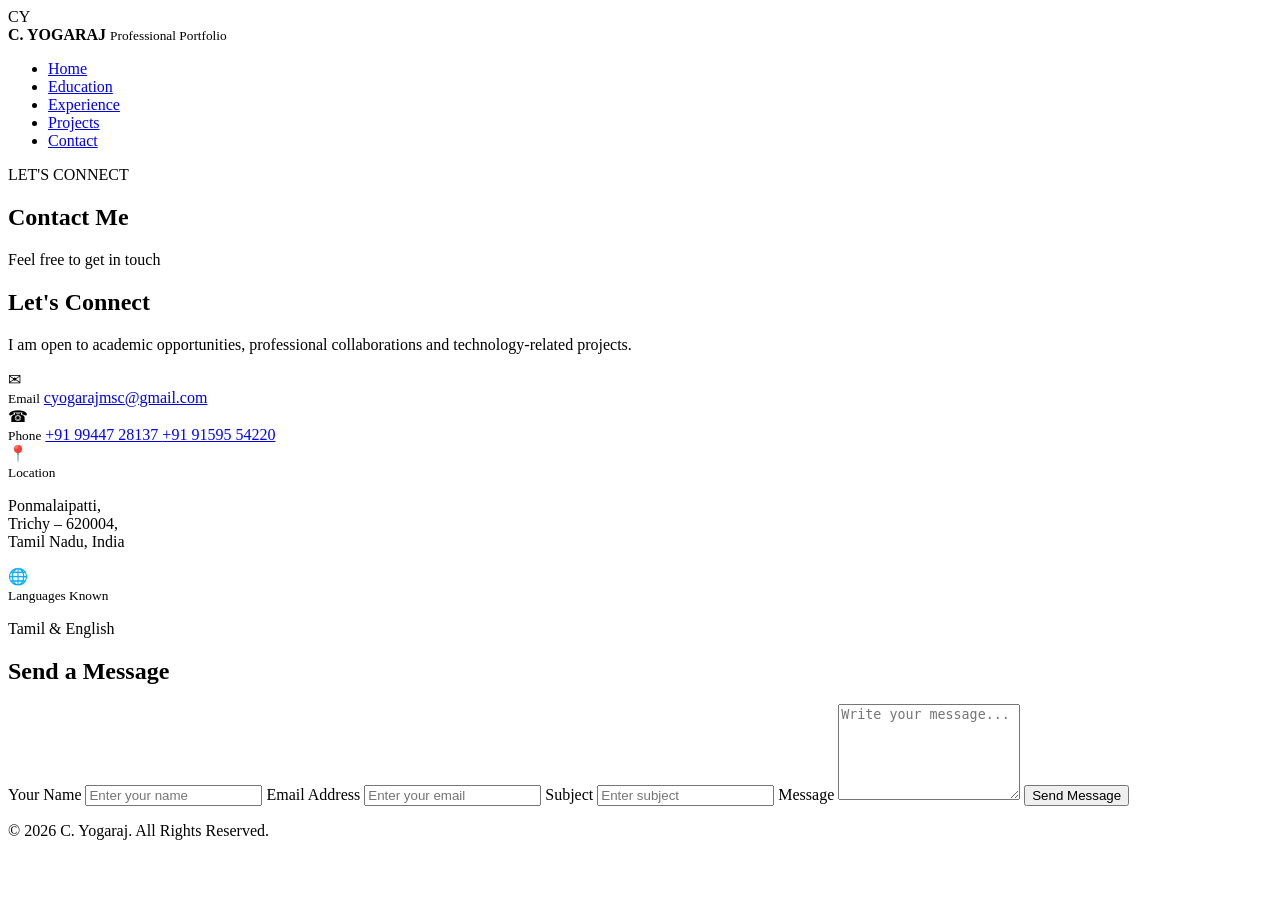
==== contact.html @ f52dbfa4 "Add files via upload" ====
<!DOCTYPE html>
<html lang="en">

<head>

    <meta charset="UTF-8">
    <meta name="viewport" content="width=device-width, initial-scale=1.0">

    <title>Contact | C. Yogaraj</title>

    <link rel="stylesheet" href="css/style.css">

    <link rel="preconnect" href="https://fonts.googleapis.com">
    <link rel="preconnect" href="https://fonts.gstatic.com" crossorigin>

    <link href="https://fonts.googleapis.com/css2?family=Poppins:wght@300;400;500;600;700&display=swap"
          rel="stylesheet">

</head>

<body>


<header>

    <nav class="navbar">

        <div class="logo">

            <span>CY</span>

            <div>
                <strong>C. YOGARAJ</strong>
                <small>Professional Portfolio</small>
            </div>

        </div>

        <ul class="nav-links">

            <li>
                <a href="index.html">Home</a>
            </li>

            <li>
                <a href="education.html">Education</a>
            </li>

            <li>
                <a href="experience.html">Experience</a>
            </li>

            <li>
                <a href="projects.html">Projects</a>
            </li>

            <li>
                <a href="contact.html" class="active">Contact</a>
            </li>

        </ul>

    </nav>

</header>


<section class="page-banner">

    <p>LET'S CONNECT</p>

    <h1>Contact Me</h1>

    <span>
        Feel free to get in touch
    </span>

</section>


<section class="section contact-section">


    <div class="contact-grid">


        <!-- Contact Details -->

        <div class="contact-info">

            <h2>
                Let's Connect
            </h2>

            <p>
                I am open to academic opportunities, professional
                collaborations and technology-related projects.
            </p>


            <div class="contact-item">

                <div class="contact-icon">
                    ✉
                </div>

                <div>
                    <small>Email</small>

                    <a href="mailto:cyogarajmsc@gmail.com">
                        cyogarajmsc@gmail.com
                    </a>
                </div>

            </div>


            <div class="contact-item">

                <div class="contact-icon">
                    ☎
                </div>

                <div>
                    <small>Phone</small>

                    <a href="tel:+919944728137">
                        +91 99447 28137
                    </a>

                    <a href="tel:+919159554220">
                        +91 91595 54220
                    </a>

                </div>

            </div>


            <div class="contact-item">

                <div class="contact-icon">
                    📍
                </div>

                <div>

                    <small>Location</small>

                    <p>
                        Ponmalaipatti,<br>
                        Trichy – 620004,<br>
                        Tamil Nadu, India
                    </p>

                </div>

            </div>


            <div class="contact-item">

                <div class="contact-icon">
                    🌐
                </div>

                <div>

                    <small>Languages Known</small>

                    <p>
                        Tamil & English
                    </p>

                </div>

            </div>

        </div>


        <!-- Contact Form -->

        <div class="contact-form">

            <h2>
                Send a Message
            </h2>

            <form action="#" method="post">

                <label>Your Name</label>

                <input
                    type="text"
                    name="name"
                    placeholder="Enter your name"
                    required
                >


                <label>Email Address</label>

                <input
                    type="email"
                    name="email"
                    placeholder="Enter your email"
                    required
                >


                <label>Subject</label>

                <input
                    type="text"
                    name="subject"
                    placeholder="Enter subject"
                >


                <label>Message</label>

                <textarea
                    name="message"
                    rows="6"
                    placeholder="Write your message..."
                    required
                ></textarea>


                <button type="submit" class="btn">
                    Send Message
                </button>

            </form>

        </div>


    </div>

</section>


<footer>

    <p>© 2026 C. Yogaraj. All Rights Reserved.</p>

</footer>


</body>
</html>
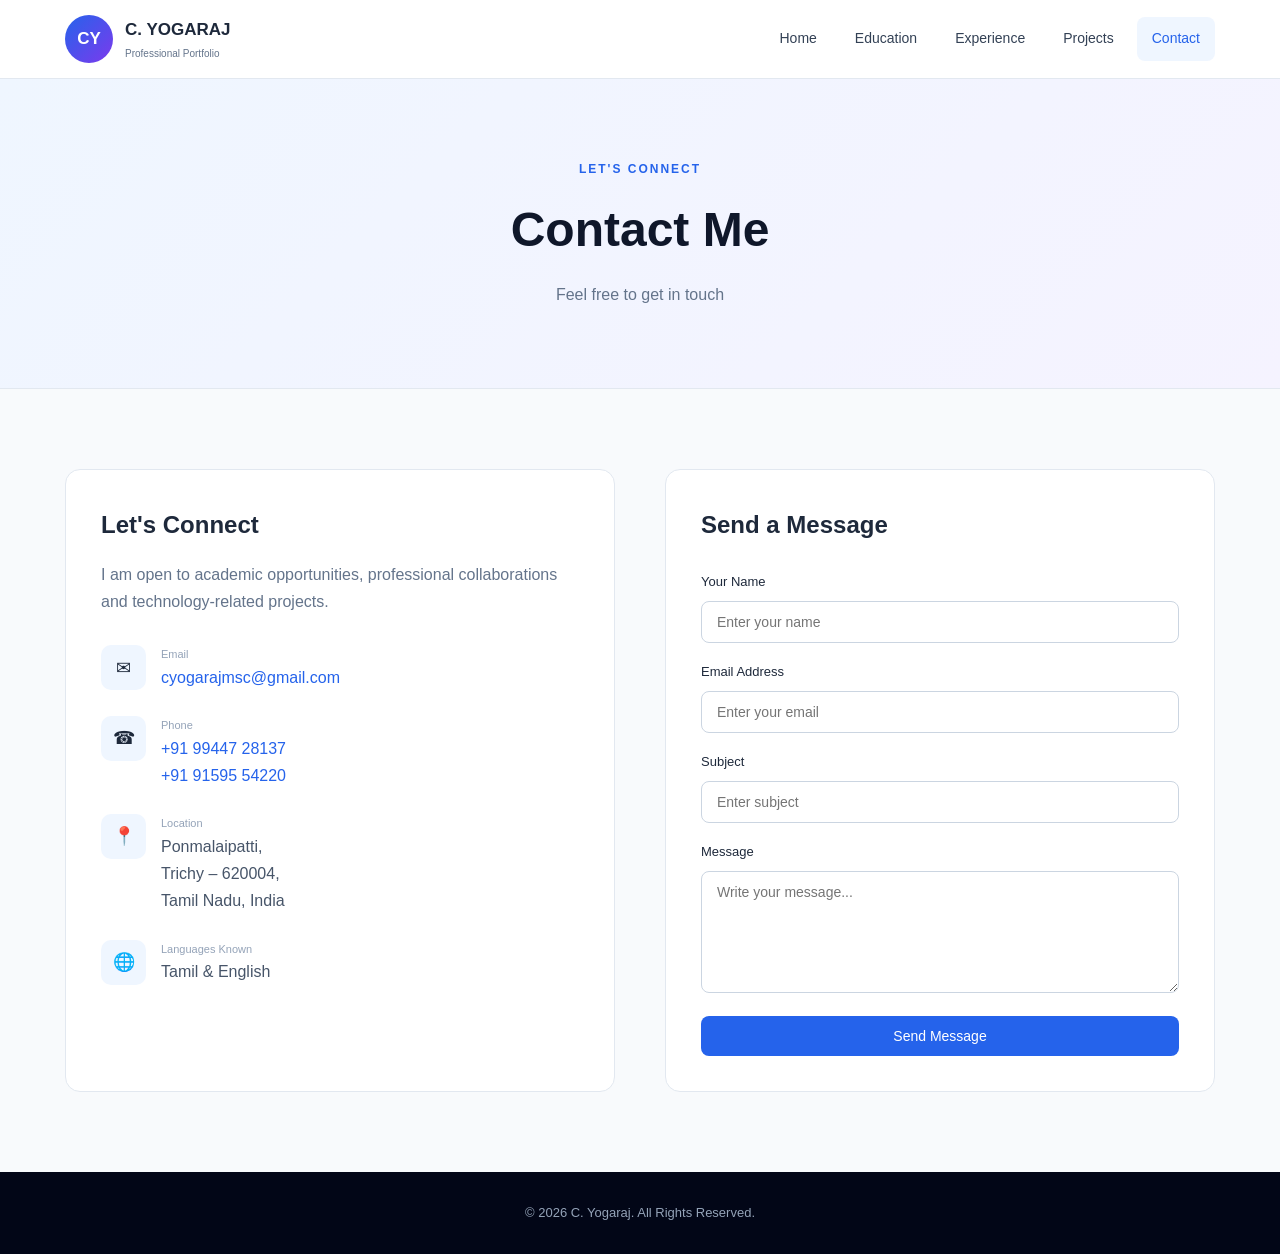
==== commit fb3192fc: "Update contact.html" ====
--- a/contact.html
+++ b/contact.html
@@ -8,7 +8,7 @@
 
     <title>Contact | C. Yogaraj</title>
 
-    <link rel="stylesheet" href="css/style.css">
+    <link rel="stylesheet" href="style.css">
 
     <link rel="preconnect" href="https://fonts.googleapis.com">
     <link rel="preconnect" href="https://fonts.gstatic.com" crossorigin>
@@ -250,4 +250,4 @@
 
 
 </body>
-</html>+</html>
--- a/style.css
+++ b/style.css
@@ -0,0 +1,1069 @@
+* {
+    margin: 0;
+    padding: 0;
+    box-sizing: border-box;
+}
+
+html {
+    scroll-behavior: smooth;
+}
+
+body {
+    font-family: 'Poppins', sans-serif;
+    color: #1e293b;
+    background: #f8fafc;
+    line-height: 1.7;
+}
+
+
+/* =========================
+   NAVIGATION
+========================= */
+
+header {
+    background: #ffffff;
+    border-bottom: 1px solid #e2e8f0;
+    position: sticky;
+    top: 0;
+    z-index: 1000;
+}
+
+.navbar {
+    max-width: 1200px;
+    margin: auto;
+    min-height: 78px;
+    padding: 0 25px;
+
+    display: flex;
+    align-items: center;
+    justify-content: space-between;
+}
+
+.logo {
+    display: flex;
+    align-items: center;
+    gap: 12px;
+}
+
+.logo > span {
+    width: 48px;
+    height: 48px;
+
+    display: flex;
+    align-items: center;
+    justify-content: center;
+
+    border-radius: 50%;
+
+    background: linear-gradient(135deg, #2563eb, #7c3aed);
+
+    color: white;
+    font-size: 17px;
+    font-weight: 700;
+}
+
+.logo strong {
+    display: block;
+    font-size: 17px;
+}
+
+.logo small {
+    display: block;
+    color: #64748b;
+    font-size: 10px;
+}
+
+
+.nav-links {
+    display: flex;
+    gap: 8px;
+    list-style: none;
+}
+
+.nav-links a {
+    display: block;
+    padding: 10px 15px;
+
+    text-decoration: none;
+    color: #334155;
+
+    font-size: 14px;
+    font-weight: 500;
+
+    border-radius: 8px;
+
+    transition: 0.3s;
+}
+
+.nav-links a:hover,
+.nav-links a.active {
+    background: #eff6ff;
+    color: #2563eb;
+}
+
+
+/* =========================
+   HERO
+========================= */
+
+.hero {
+    max-width: 1200px;
+    min-height: 620px;
+
+    margin: auto;
+    padding: 80px 25px;
+
+    display: grid;
+    grid-template-columns: 1.5fr 1fr;
+    align-items: center;
+    gap: 70px;
+}
+
+.welcome {
+    color: #2563eb;
+    font-size: 13px;
+    font-weight: 600;
+    letter-spacing: 2px;
+}
+
+.hero h1 {
+    font-size: 64px;
+    line-height: 1.1;
+    margin: 15px 0;
+    color: #0f172a;
+}
+
+.hero h1 span {
+    color: #2563eb;
+}
+
+.hero h2 {
+    font-size: 25px;
+    line-height: 1.5;
+    color: #475569;
+}
+
+.hero h2 span {
+    color: #7c3aed;
+}
+
+.hero-text {
+    max-width: 650px;
+    margin: 25px 0;
+
+    color: #64748b;
+    font-size: 16px;
+}
+
+
+.hero-buttons {
+    display: flex;
+    gap: 15px;
+    margin-top: 30px;
+}
+
+
+/* =========================
+   BUTTONS
+========================= */
+
+.btn {
+    display: inline-block;
+
+    padding: 12px 25px;
+
+    border: none;
+    border-radius: 8px;
+
+    background: #2563eb;
+    color: white;
+
+    text-decoration: none;
+    font-family: inherit;
+    font-size: 14px;
+    font-weight: 500;
+
+    cursor: pointer;
+
+    transition: 0.3s;
+}
+
+.btn:hover {
+    background: #1d4ed8;
+    transform: translateY(-2px);
+}
+
+.btn-outline {
+    background: transparent;
+    color: #2563eb;
+    border: 1px solid #2563eb;
+}
+
+.btn-outline:hover {
+    background: #2563eb;
+    color: white;
+}
+
+
+/* =========================
+   HERO CARD
+========================= */
+
+.hero-card {
+    background: white;
+
+    padding: 50px 30px;
+
+    text-align: center;
+
+    border-radius: 25px;
+
+    box-shadow: 0 20px 50px rgba(15, 23, 42, 0.08);
+
+    border: 1px solid #e2e8f0;
+}
+
+.profile-circle {
+    width: 170px;
+    height: 170px;
+
+    margin: auto;
+
+    display: flex;
+    align-items: center;
+    justify-content: center;
+
+    border-radius: 50%;
+
+    background: linear-gradient(
+        135deg,
+        #2563eb,
+        #7c3aed
+    );
+
+    color: white;
+
+    font-size: 48px;
+    font-weight: 700;
+
+    box-shadow: 0 15px 35px rgba(37, 99, 235, 0.25);
+}
+
+.hero-card h3 {
+    margin-top: 25px;
+    font-size: 22px;
+}
+
+.hero-card p {
+    color: #64748b;
+    margin-top: 10px;
+}
+
+.mini-line {
+    width: 50px;
+    height: 3px;
+
+    margin: 20px auto;
+
+    background: #2563eb;
+}
+
+
+/* =========================
+   SECTIONS
+========================= */
+
+.section {
+    max-width: 1200px;
+
+    margin: auto;
+
+    padding: 80px 25px;
+}
+
+.section-title {
+    margin-bottom: 40px;
+}
+
+.section-title p {
+    color: #2563eb;
+
+    font-size: 12px;
+    font-weight: 600;
+
+    letter-spacing: 2px;
+}
+
+.section-title h2 {
+    font-size: 34px;
+    color: #0f172a;
+}
+
+
+/* =========================
+   ABOUT
+========================= */
+
+.about-grid {
+    display: grid;
+    grid-template-columns: 1.5fr 1fr;
+
+    gap: 60px;
+}
+
+.about-text p {
+    margin-bottom: 20px;
+    color: #64748b;
+}
+
+
+.skills-box {
+    background: white;
+
+    padding: 30px;
+
+    border-radius: 15px;
+
+    border: 1px solid #e2e8f0;
+}
+
+.skills-box h3 {
+    margin-bottom: 20px;
+}
+
+.skill-item {
+    padding: 10px 0;
+
+    border-bottom: 1px solid #e2e8f0;
+
+    color: #475569;
+}
+
+
+/* =========================
+   STATS
+========================= */
+
+.stats-section {
+    background: #0f172a;
+
+    display: grid;
+    grid-template-columns: repeat(4, 1fr);
+
+    padding: 50px max(25px, calc((100% - 1150px) / 2));
+
+    text-align: center;
+}
+
+.stat h2 {
+    color: white;
+    font-size: 38px;
+}
+
+.stat p {
+    color: #94a3b8;
+    font-size: 13px;
+}
+
+
+/* =========================
+   PAGE BANNER
+========================= */
+
+.page-banner {
+    padding: 80px 25px;
+
+    text-align: center;
+
+    background:
+        linear-gradient(
+            135deg,
+            #eff6ff,
+            #f5f3ff
+        );
+
+    border-bottom: 1px solid #e2e8f0;
+}
+
+.page-banner p {
+    color: #2563eb;
+
+    font-size: 12px;
+    font-weight: 600;
+
+    letter-spacing: 2px;
+}
+
+.page-banner h1 {
+    margin: 10px 0;
+
+    color: #0f172a;
+
+    font-size: 48px;
+}
+
+.page-banner span {
+    color: #64748b;
+}
+
+
+/* =========================
+   EDUCATION
+========================= */
+
+.education-container {
+    max-width: 950px;
+    margin: auto;
+}
+
+.education-card {
+    display: grid;
+    grid-template-columns: 120px 1fr;
+
+    background: white;
+
+    margin-bottom: 25px;
+
+    border-radius: 15px;
+
+    border: 1px solid #e2e8f0;
+
+    overflow: hidden;
+
+    box-shadow: 0 8px 25px rgba(15, 23, 42, 0.04);
+}
+
+.education-year {
+    display: flex;
+    align-items: center;
+    justify-content: center;
+
+    background: #2563eb;
+
+    color: white;
+
+    font-size: 20px;
+    font-weight: 600;
+}
+
+.education-content {
+    padding: 30px;
+}
+
+.education-level {
+    color: #2563eb;
+
+    font-size: 11px;
+    font-weight: 600;
+
+    letter-spacing: 1px;
+}
+
+.education-content h2 {
+    margin: 5px 0;
+
+    color: #0f172a;
+}
+
+.education-content h3 {
+    color: #475569;
+    font-size: 15px;
+}
+
+.education-content p {
+    margin-top: 8px;
+    color: #64748b;
+}
+
+.additional-box {
+    max-width: 950px;
+
+    margin: 50px auto 0;
+
+    padding: 30px;
+
+    background: #eff6ff;
+
+    border-left: 5px solid #2563eb;
+
+    border-radius: 10px;
+}
+
+.additional-box h2 {
+    font-size: 22px;
+    margin-bottom: 8px;
+}
+
+
+/* =========================
+   EXPERIENCE
+========================= */
+
+.timeline {
+    max-width: 950px;
+    margin: auto;
+}
+
+.timeline-item {
+    display: grid;
+
+    grid-template-columns: 160px 1fr;
+
+    gap: 30px;
+
+    margin-bottom: 25px;
+}
+
+.timeline-date {
+    padding-top: 25px;
+
+    color: #2563eb;
+
+    font-weight: 600;
+    font-size: 14px;
+}
+
+.timeline-content {
+    background: white;
+
+    padding: 30px;
+
+    border-radius: 15px;
+
+    border: 1px solid #e2e8f0;
+
+    position: relative;
+}
+
+.timeline-content::before {
+    content: "";
+
+    position: absolute;
+
+    left: -8px;
+    top: 30px;
+
+    width: 15px;
+    height: 15px;
+
+    background: #2563eb;
+
+    transform: rotate(45deg);
+}
+
+.timeline-content span {
+    color: #2563eb;
+
+    font-size: 11px;
+    font-weight: 600;
+
+    letter-spacing: 1px;
+}
+
+.timeline-content h2 {
+    font-size: 20px;
+    margin: 5px 0;
+}
+
+.timeline-content p {
+    color: #64748b;
+}
+
+.timeline-content strong {
+    display: inline-block;
+
+    margin-top: 10px;
+
+    color: #475569;
+
+    font-size: 13px;
+}
+
+.experience-title {
+    margin-top: 80px;
+}
+
+.developer-grid {
+    display: grid;
+
+    grid-template-columns: repeat(3, 1fr);
+
+    gap: 25px;
+}
+
+.developer-card {
+    background: white;
+
+    padding: 30px;
+
+    border: 1px solid #e2e8f0;
+
+    border-radius: 15px;
+
+    transition: 0.3s;
+}
+
+.developer-card:hover {
+    transform: translateY(-5px);
+
+    box-shadow:
+        0 15px 35px rgba(15, 23, 42, 0.08);
+}
+
+.developer-card .number {
+    color: #2563eb;
+
+    font-size: 13px;
+    font-weight: 700;
+}
+
+.developer-card h3 {
+    margin-top: 15px;
+}
+
+.developer-card p {
+    color: #7c3aed;
+
+    font-weight: 500;
+}
+
+.developer-card span {
+    display: block;
+
+    margin-top: 15px;
+
+    font-size: 13px;
+
+    color: #475569;
+}
+
+.developer-card small {
+    display: block;
+
+    margin-top: 5px;
+
+    color: #94a3b8;
+}
+
+.skills-section {
+    margin-top: 70px;
+
+    padding: 35px;
+
+    background: #0f172a;
+
+    border-radius: 20px;
+}
+
+.skills-section h2 {
+    color: white;
+
+    margin-bottom: 20px;
+}
+
+.skills-list {
+    display: flex;
+
+    flex-wrap: wrap;
+
+    gap: 10px;
+}
+
+.skills-list span {
+    padding: 8px 15px;
+
+    border: 1px solid #475569;
+
+    border-radius: 20px;
+
+    color: #cbd5e1;
+
+    font-size: 13px;
+}
+
+
+/* =========================
+   PROJECTS
+========================= */
+
+.project-grid {
+    display: grid;
+
+    grid-template-columns:
+        repeat(3, 1fr);
+
+    gap: 25px;
+}
+
+.project-card {
+    background: white;
+
+    padding: 30px;
+
+    border-radius: 15px;
+
+    border: 1px solid #e2e8f0;
+
+    transition: 0.3s;
+}
+
+.project-card:hover {
+    transform: translateY(-6px);
+
+    box-shadow:
+        0 15px 40px rgba(15, 23, 42, 0.08);
+}
+
+.project-number {
+    color: #2563eb;
+
+    font-size: 13px;
+    font-weight: 700;
+}
+
+.project-card h3 {
+    margin: 12px 0;
+
+    font-size: 19px;
+}
+
+.project-card p {
+    color: #64748b;
+
+    font-size: 14px;
+}
+
+.project-card span {
+    display: inline-block;
+
+    margin-top: 20px;
+
+    padding: 5px 12px;
+
+    background: #eff6ff;
+
+    color: #2563eb;
+
+    border-radius: 20px;
+
+    font-size: 11px;
+}
+
+.project-maintenance {
+    margin-top: 80px;
+}
+
+.maintenance-grid {
+    display: grid;
+
+    grid-template-columns:
+        repeat(2, 1fr);
+
+    gap: 15px;
+}
+
+.maintenance-grid div {
+    background: white;
+
+    padding: 20px;
+
+    border-radius: 10px;
+
+    border: 1px solid #e2e8f0;
+
+    color: #475569;
+}
+
+
+/* =========================
+   CONTACT
+========================= */
+
+.contact-grid {
+    display: grid;
+
+    grid-template-columns:
+        1fr 1fr;
+
+    gap: 50px;
+}
+
+.contact-info,
+.contact-form {
+    background: white;
+
+    padding: 35px;
+
+    border-radius: 15px;
+
+    border: 1px solid #e2e8f0;
+}
+
+.contact-info h2,
+.contact-form h2 {
+    margin-bottom: 15px;
+}
+
+.contact-info > p {
+    color: #64748b;
+
+    margin-bottom: 30px;
+}
+
+.contact-item {
+    display: flex;
+
+    gap: 15px;
+
+    margin-bottom: 25px;
+}
+
+.contact-icon {
+    width: 45px;
+    height: 45px;
+
+    flex-shrink: 0;
+
+    display: flex;
+    align-items: center;
+    justify-content: center;
+
+    background: #eff6ff;
+
+    border-radius: 10px;
+
+    font-size: 18px;
+}
+
+.contact-item small {
+    display: block;
+
+    color: #94a3b8;
+
+    font-size: 11px;
+}
+
+.contact-item a {
+    display: block;
+
+    color: #2563eb;
+
+    text-decoration: none;
+}
+
+.contact-item p {
+    color: #475569;
+}
+
+.contact-form form {
+    display: flex;
+
+    flex-direction: column;
+
+    gap: 8px;
+}
+
+.contact-form label {
+    margin-top: 10px;
+
+    font-size: 13px;
+
+    font-weight: 500;
+}
+
+.contact-form input,
+.contact-form textarea {
+    width: 100%;
+
+    padding: 12px 15px;
+
+    border: 1px solid #cbd5e1;
+
+    border-radius: 8px;
+
+    outline: none;
+
+    font-family: inherit;
+
+    font-size: 14px;
+}
+
+.contact-form input:focus,
+.contact-form textarea:focus {
+    border-color: #2563eb;
+}
+
+.contact-form button {
+    margin-top: 15px;
+}
+
+
+/* =========================
+   FOOTER
+========================= */
+
+footer {
+    padding: 30px 20px;
+
+    background: #020617;
+
+    text-align: center;
+
+    color: #94a3b8;
+
+    font-size: 13px;
+}
+
+footer p + p {
+    margin-top: 5px;
+}
+
+
+/* =========================
+   RESPONSIVE
+========================= */
+
+@media (max-width: 900px) {
+
+    .navbar {
+        flex-direction: column;
+        padding: 15px;
+        gap: 15px;
+    }
+
+    .nav-links {
+        flex-wrap: wrap;
+        justify-content: center;
+    }
+
+    .hero {
+        grid-template-columns: 1fr;
+        text-align: center;
+        padding-top: 60px;
+    }
+
+    .hero-text {
+        margin-left: auto;
+        margin-right: auto;
+    }
+
+    .hero-buttons {
+        justify-content: center;
+    }
+
+    .about-grid {
+        grid-template-columns: 1fr;
+    }
+
+    .stats-section {
+        grid-template-columns: repeat(2, 1fr);
+        gap: 30px;
+    }
+
+    .developer-grid {
+        grid-template-columns: 1fr;
+    }
+
+    .project-grid {
+        grid-template-columns: repeat(2, 1fr);
+    }
+
+    .contact-grid {
+        grid-template-columns: 1fr;
+    }
+
+}
+
+
+@media (max-width: 600px) {
+
+    .logo {
+        align-self: center;
+    }
+
+    .nav-links {
+        gap: 2px;
+    }
+
+    .nav-links a {
+        padding: 7px 9px;
+        font-size: 12px;
+    }
+
+    .hero {
+        padding: 50px 20px;
+    }
+
+    .hero h1 {
+        font-size: 45px;
+    }
+
+    .hero h2 {
+        font-size: 20px;
+    }
+
+    .hero-buttons {
+        flex-direction: column;
+    }
+
+    .hero-buttons .btn {
+        width: 100%;
+    }
+
+    .profile-circle {
+        width: 130px;
+        height: 130px;
+        font-size: 38px;
+    }
+
+    .section {
+        padding: 60px 20px;
+    }
+
+    .page-banner {
+        padding: 60px 20px;
+    }
+
+    .page-banner h1 {
+        font-size: 38px;
+    }
+
+    .stats-section {
+        grid-template-columns: 1fr 1fr;
+        padding: 40px 20px;
+    }
+
+    .stat h2 {
+        font-size: 30px;
+    }
+
+    .education-card {
+        grid-template-columns: 1fr;
+    }
+
+    .education-year {
+        padding: 15px;
+    }
+
+    .timeline-item {
+        grid-template-columns: 1fr;
+        gap: 5px;
+    }
+
+    .timeline-date {
+        padding-top: 0;
+    }
+
+    .timeline-content::before {
+        display: none;
+    }
+
+    .project-grid {
+        grid-template-columns: 1fr;
+    }
+
+    .maintenance-grid {
+        grid-template-columns: 1fr;
+    }
+
+}
